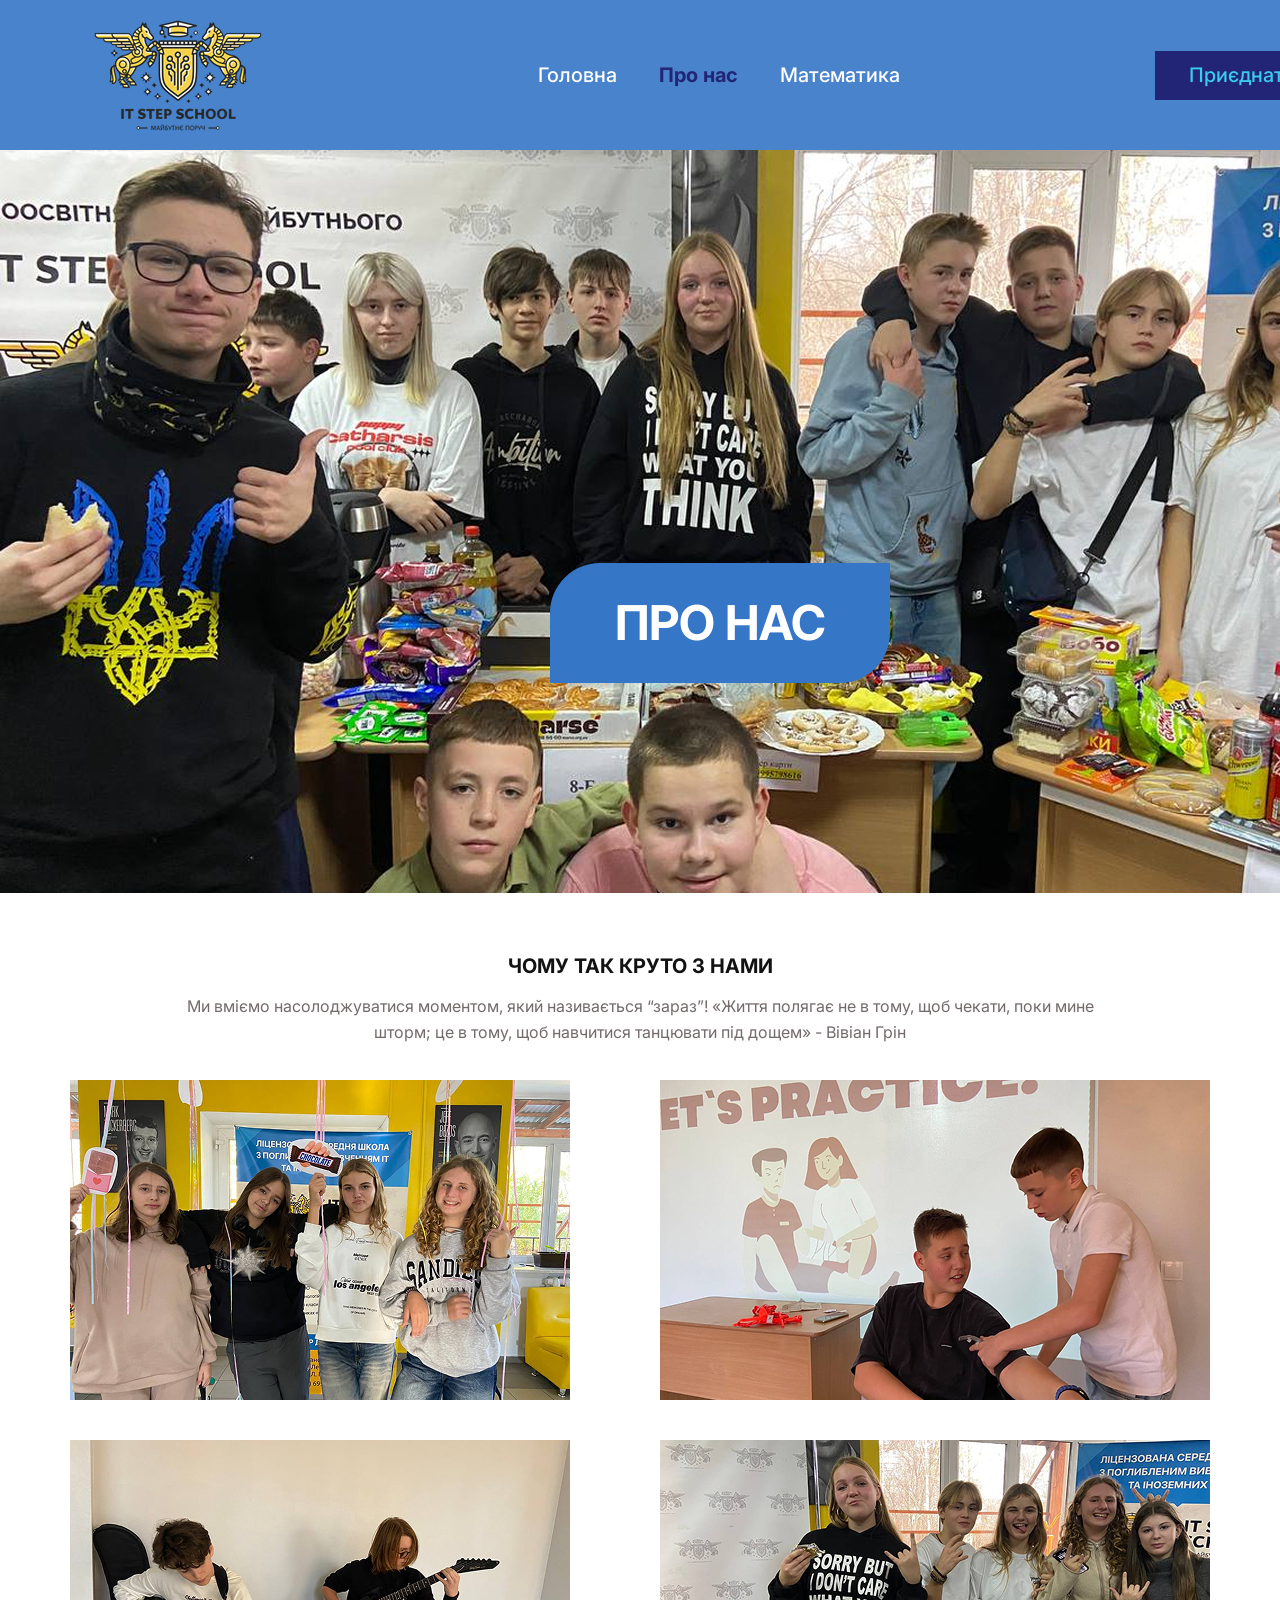
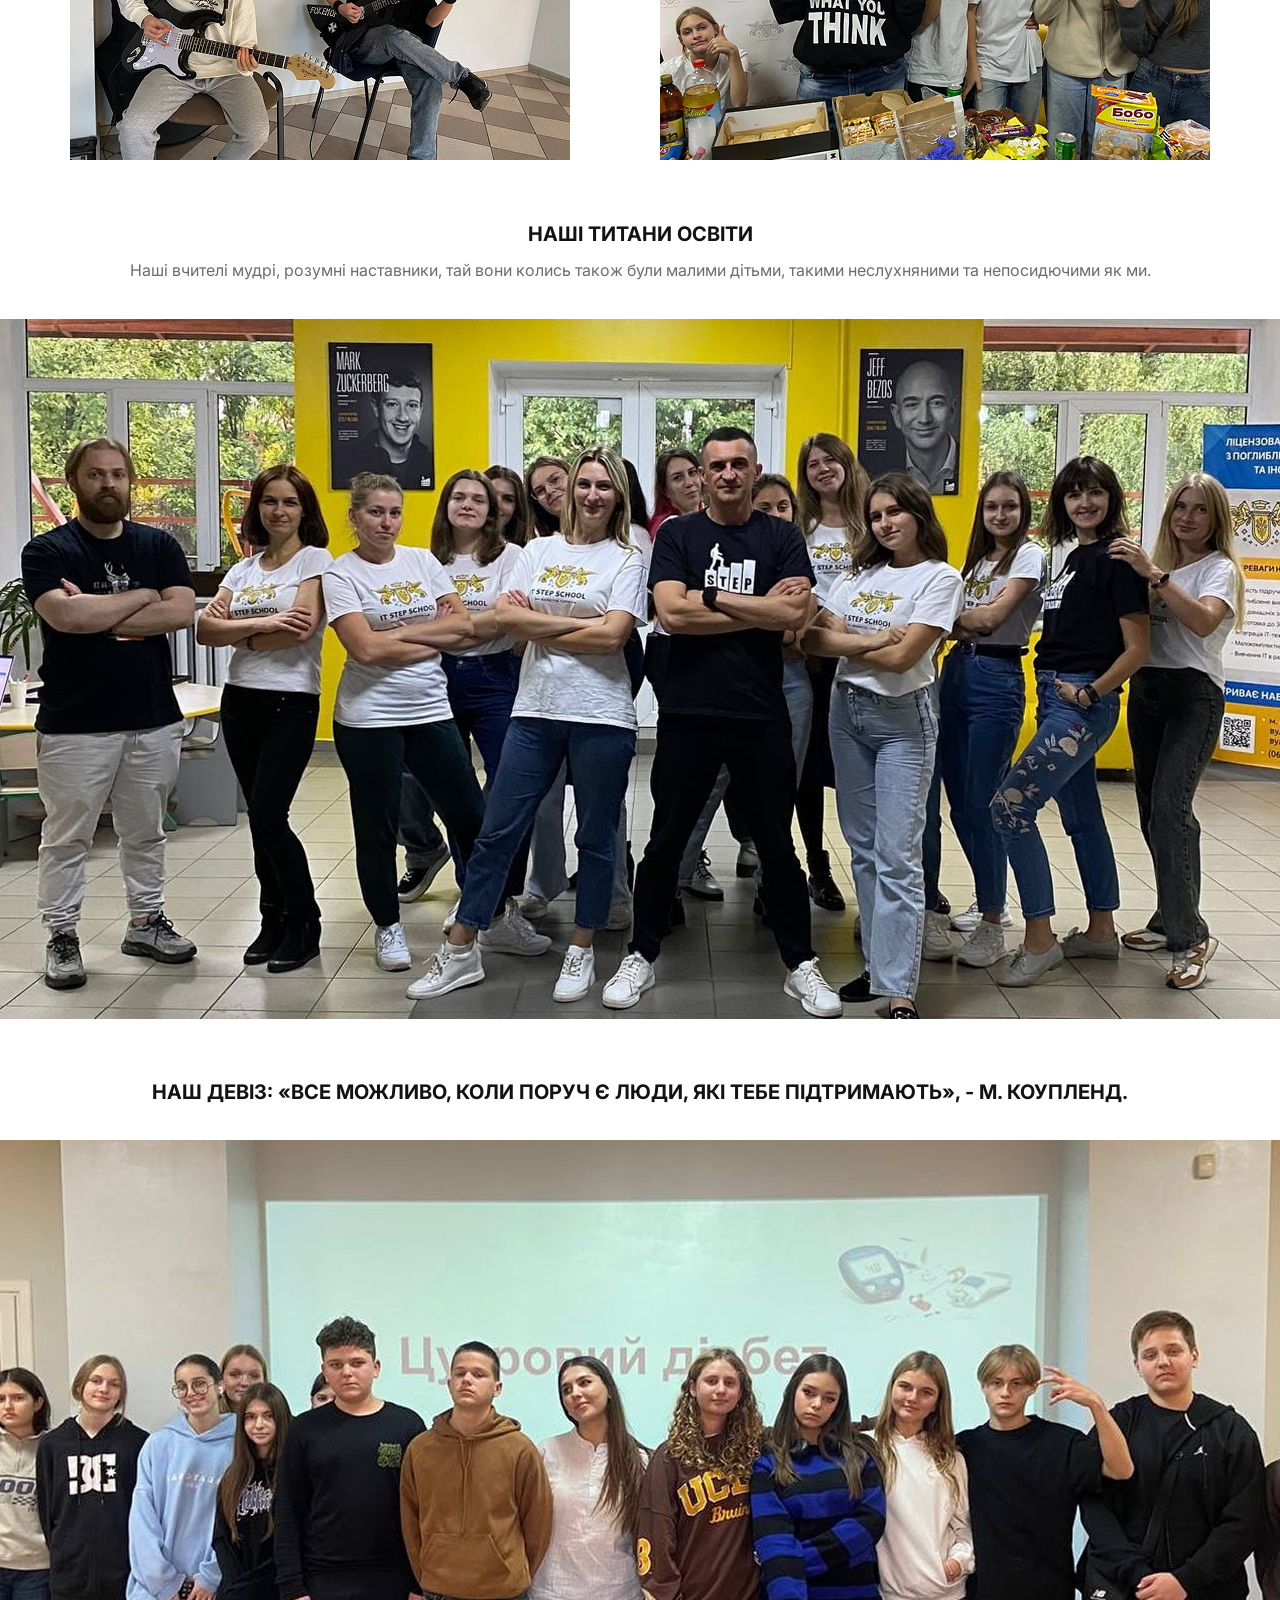
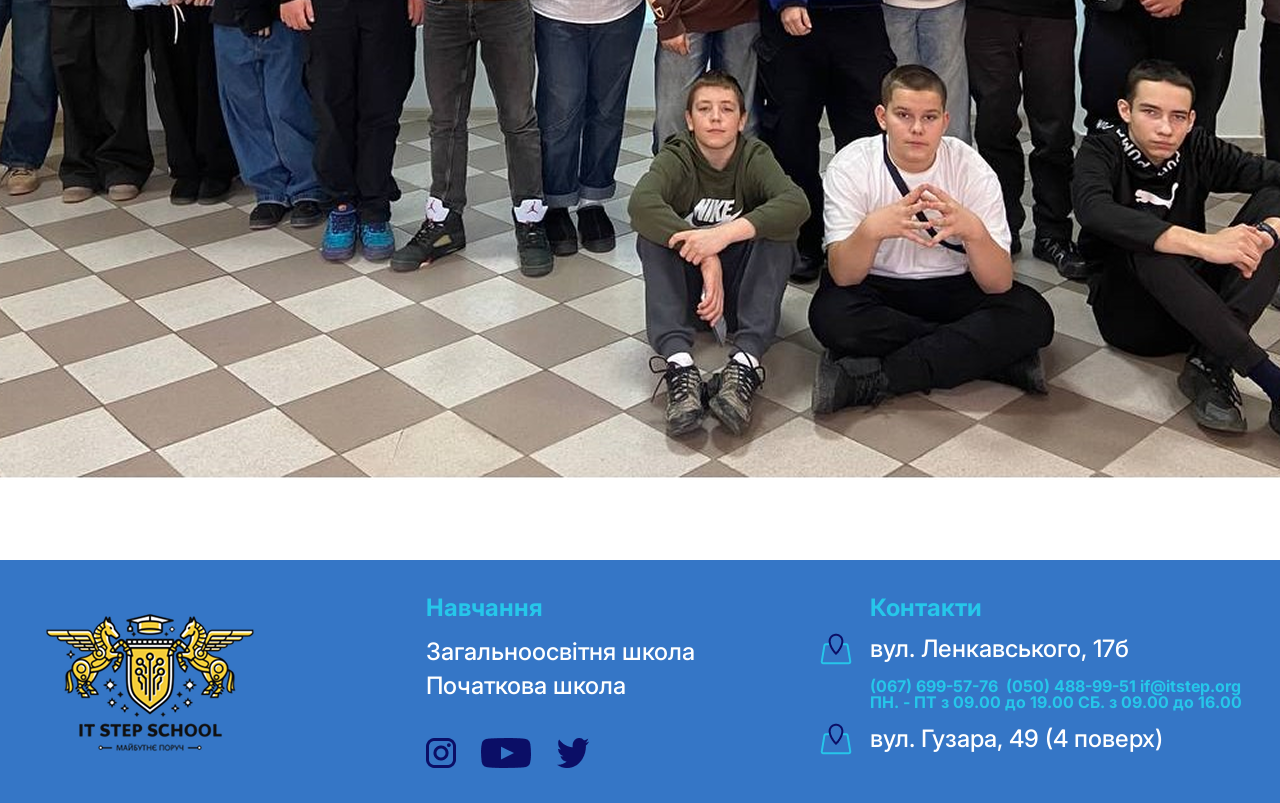
==== index10_2.html @ 1d6cb776 "first commit" ====
<!DOCTYPE html>
<html lang="en">
<head>
    <meta charset="UTF-8">
    <meta name="viewport" content="width=device-width, initial-scale=1.0">
    <link rel="stylesheet" href="/css/style10_2.css">
    <title>Document</title>
</head>
<body>
    <header>
        <div class="container">
            <div class="header-wrap flex">
                <div class="header-logo">
                    <img src="/images/лого школи 1.png" alt="">
                </div>
                <div class="header-menu flex">
                    <div class="header-info flex">
                        <nav>
                            <ul class="menu flex">
                                <li class="header-item"><a href="/index10_1.html" class="header-link">Головна</a></li>
                                <li class="header-item"><a href="/index10_2.html" class="header-link1">Про нас</a></li>
                                <li class="header-item"><a href="/index10_3.html" class="header-link">Математика</a></li>
                            </ul>
                        </nav>
                    </div>
                    <form class="header-button">
                        <button class="but1" type="submit">
                            <p>Приєднатися</p>
                        </button>
                    </form>
                </div>
            </div>
        </div>
    </header>
    <section class="sec1">
        <div class="container">
            <div class="sec1-wrap flex">
                <div class="sec1-image flex">
                    <img src="/images/photo_2024-11-26_20-44-53.png" alt="">
                    <div class="sec1-info flex">
                        <h1>ПРО НАС</h1>
                    </div>
                </div>
            </div>
        </div>
    </section>
    <section class="sec2">
        <div class="container">
            <div class="sec2-wrap flex">
                <div class="sec2-title flex">
                    <h1>ЧОМУ ТАК КРУТО З НАМИ</h1>
                    <p>Ми вміємо насолоджуватися моментом, який називається “зараз”! «Життя полягає не в тому, щоб чекати, поки мине шторм; це в тому, щоб навчитися танцювати під дощем» - Вівіан Грін</p>
                </div>
                <div class="sec2-image">
                    <img src="/images/Group 316.png" alt="">
                </div>
            </div>
        </div>
    </section>
    <section class="sec3">
        <div class="container">
            <div class="sec3-wrap flex">
                <div class="sec3-title flex">
                    <h1>НАШІ ТИТАНИ ОСВІТИ</h1>
                    <p>Наші вчителі мудрі, розумні наставники, тай вони колись також були малими дітьми, такими неслухняними та непосидючими як ми.</p>
                </div>
                <div class="sec3-image">
                    <img src="/images/викладачі.png" alt="">
                </div>
            </div>
        </div>
    </section>
    <section class="sec4">
        <div class="container">
            <div class="sec4-wrap flex">
                <div class="sec4-title flex">
                    <h1>НАШ ДЕВІЗ: «ВСЕ МОЖЛИВО, КОЛИ ПОРУЧ Є ЛЮДИ, ЯКІ ТЕБЕ ПІДТРИМАЮТЬ», - М. КОУПЛЕНД.</h1>
                </div>
                <div class="sec4-image">
                    <img src="/images/photo_2024-11-26_20-45-03.png" alt="">
                </div>
            </div>
        </div>
    </section>
    
    <section class="sec7">
        <div class="container">
            <div class="sec7-wrap flex">
                <div class="sec7-logo">
                    <img src="/images/лого школи 3.png" alt="">
                </div>
                <div class="sec7-info flex">
                    <div class="sec7-infoblock1 flex">
                        <h3>Навчання</h3>
                        <p>Загальноосвітня школа</p>
                        <p>Початкова школа</p>
                        <div class="sec7-imageblock flex">
                            <img src="/images/inst 1.png" alt="">
                            <img src="/images/youtube 1.png" alt="">
                            <img src="/images/twitter 1.png" alt="">
                        </div>
                    </div>
                    <div class="sec7-infoblock2 flex">
                        <h3>Контакти</h3>
                        <div class="sec7-textblock flex">
                            <img src="/images/Group 72.png" alt="">
                            <p>вул. Ленкавського, 17б</p>
                        </div>
                        <pre>(067) 699-57-76  (050) 488-99-51 if@itstep.org
ПН. - ПТ з 09.00 до 19.00 СБ. з 09.00 до 16.00</pre>
                        <div class="sec7-textblock flex">
                            <img src="/images/Group 72.png" alt="">
                            <p>вул. Гузара, 49 (4 поверх)</p>
                        </div>
                    </div>
                </div>
            </div>
        </div>
    </section>
</body>
</html>
---- css/style10_2.css ----
@import url('https://fonts.googleapis.com/css2?family=Inter:ital,opsz,wght@0,14..32,100..900;1,14..32,100..900&family=Lora:ital,wght@0,400..700;1,400..700&display=swap');
*{
    
    margin: 0px;
    padding: 0px;
    box-sizing: border-box;

}
.container{
    max-width: 1440px;
    width: 100%;
    margin: 0 auto;
    padding: 0px;
}
a{
    text-decoration: none;
}
ul{
    list-style: none;
}
.flex{
    display: flex;   
}
:root{
    --bg-color: #3576C6;
    --text-color: #0B0E66;
    --cyan-color: #26C7EA;
    --light-bg-color: #C8EAFF;
    --grey-color: #736A6A;
}
.header-wrap{
    background-color: var(--bg-color);
    width: 1440px;
    height: 150px;
    align-items: center;
    justify-content: center;
    gap: 270px;
    position:fixed;
    top: 0;
    z-index: 1;
    opacity: 90%;
    .header-menu{       
        gap: 255px;
        align-items: center;
        .but1{
            width: 197px;
            height: 49px;
            background-color: var(--text-color);
            border: none;
            cursor: pointer;
            p{
                color: var(--cyan-color);
                font-family: "Inter", sans-serif;
                font-weight: 500;
                font-size: 20px;
                line-height: 100%;                    
            }
        }
        .header-info{
            .menu{
                gap: 42px;
                .header-link{
                    font-family: "Inter", sans-serif;
                    font-weight: 500;
                    font-size: 20px;
                    line-height: 100%;
                    color: white;
                    
                }
                .header-link1{
                        color: var(--text-color);
                        font-weight: 700;
                        font-family: "Inter", sans-serif;
                        font-size: 20px;
                        line-height: 100%;
                }
            }
        }
    }
}
.sec1-wrap{
    height: 743px;
    margin-top: 150px;
    margin-bottom: 60px;
    .sec1-image{
        position: relative;
        .sec1-info{
            position: absolute;
            bottom: 210px;
            left: 550px;
            width: 340px;
            height: 120px;
            background-color: var(--bg-color);
            border-top-left-radius: 50px;
            border-bottom-right-radius: 50px;
            justify-content: center;
            align-items: center;
            h1{
                font-family: "Inter", sans-serif;
                font-weight: 700;
                font-size: 48px;
                line-height: 130%;
                color: white;
            }
        }
    }
}
.sec2-wrap{
    flex-direction: column;
    gap: 35px;
    height: 808px;
    margin-bottom: 60px;
    align-items: center;
    .sec2-title{
        flex-direction: column;
        gap: 15px;
        align-items: center;
        h1{
            font-family: "Inter", sans-serif;
            font-weight: 700;
            font-size: 20px;
            line-height: 130%;
            color: #121212;
        }
        p{
            font-family: "Inter", sans-serif;
            font-weight: 400;
            font-size: 16px;
            line-height: 160%;
            color: var(--grey-color);
            text-align: center;
            width: 928px;
        }
    }
}
.sec3-wrap{
    flex-direction: column;
    gap: 35px;
    height: 798px;
    margin-bottom: 60px;
    align-items: center;
    .sec3-title{
        flex-direction: column;
        gap: 11px;
        align-items: center;
        h1{
            font-family: "Inter", sans-serif;
            font-weight: 700;
            font-size: 20px;
            line-height: 130%;
            color: #121212;
        }
        p{
            font-family: "Inter", sans-serif;
            font-weight: 400;
            font-size: 16px;
            line-height: 160%;
            color: var(--grey-color);
            text-align: center;
        }
    }
}

.sec4-wrap{
    flex-direction: column;
    gap: 35px;
    height: 1001px;
    margin-bottom: 80px;
    align-items: center;
    .sec4-title{
        align-items: center;
        h1{
            font-family: "Inter", sans-serif;
            font-weight: 700;
            font-size: 20px;
            line-height: 130%;
            color: #121212;
        }
    }
}

.sec7-wrap{
    height: 243px;
    background-color: var(--bg-color);
    gap: 164px;
    align-items: center;
    justify-content: center;
    .sec7-info{
        gap: 122px;
        .sec7-infoblock1{
            flex-direction: column;
            .sec7-imageblock{
                gap: 25px;
                margin-top: 30px;
            }
            h3{
                color: var(--cyan-color);
                font-family: "Inter", sans-serif;
                font-style: medium;
                font-weight: 700;
                font-size: 24px;
                line-height: 100%;
                margin-bottom: 20px; 
            }
            p{
                color: white;
                font-family: "Inter", sans-serif;
                font-style: medium;
                font-weight: 500;
                font-size: 24px;
                line-height: 100%; 
                margin-bottom: 10px;
            }
        }
        .sec7-infoblock2{
            flex-direction: column;
            gap: 10px;
            h3{
                color: var(--cyan-color);
                font-family: "Inter", sans-serif;
                font-style: medium;
                font-weight: 700;
                font-size: 24px;
                line-height: 100%;
                margin-left: 53px;
            }            
            pre{
                color: var(--cyan-color);
                font-family: "Inter", sans-serif;
                font-style: medium;
                font-weight: 700;
                font-size: 16px;
                line-height: 100%; 
                margin-left: 53px;
            }
            .sec7-textblock{
                gap: 15px;
                align-items: center;

                p{
                    color: white;
                    font-family: "Inter", sans-serif;
                    font-style: medium;
                    font-weight: 500;
                    font-size: 24px;
                    line-height: 100%; 
                }
            }
        }
    }
}
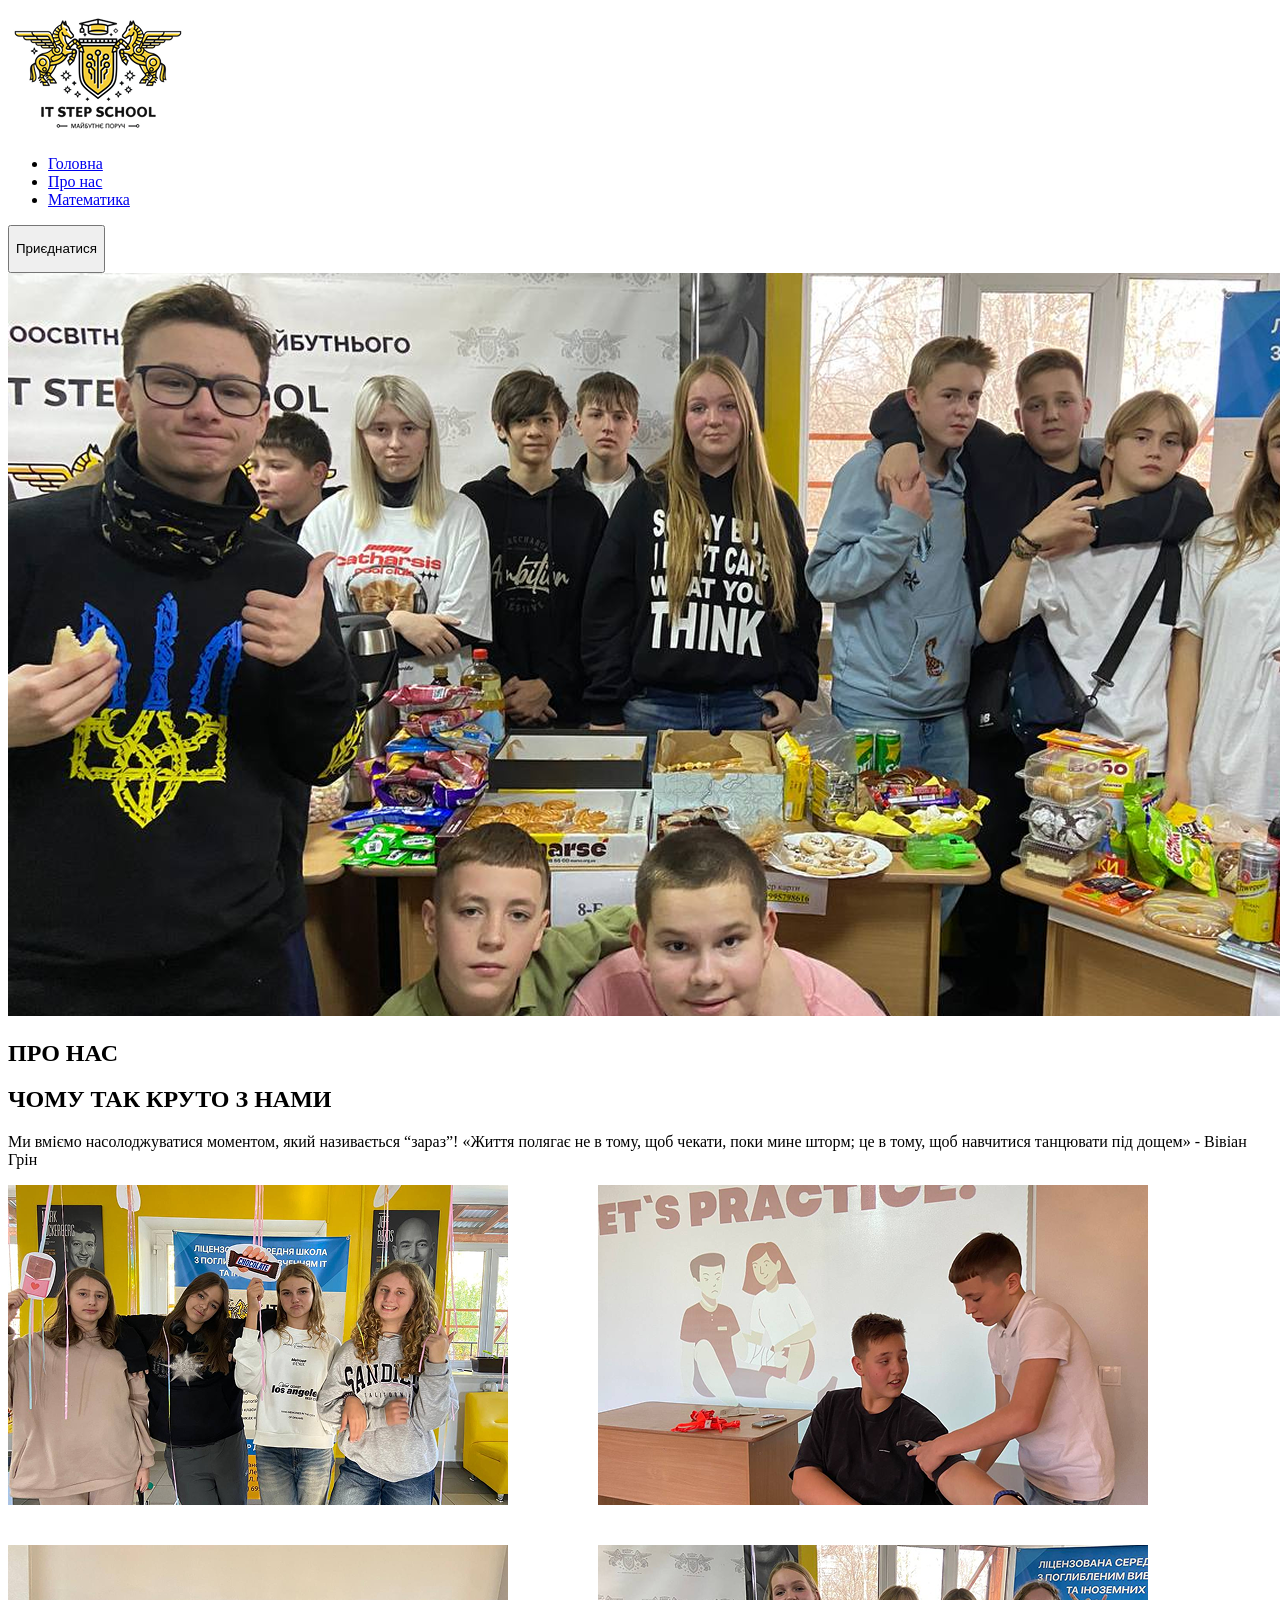
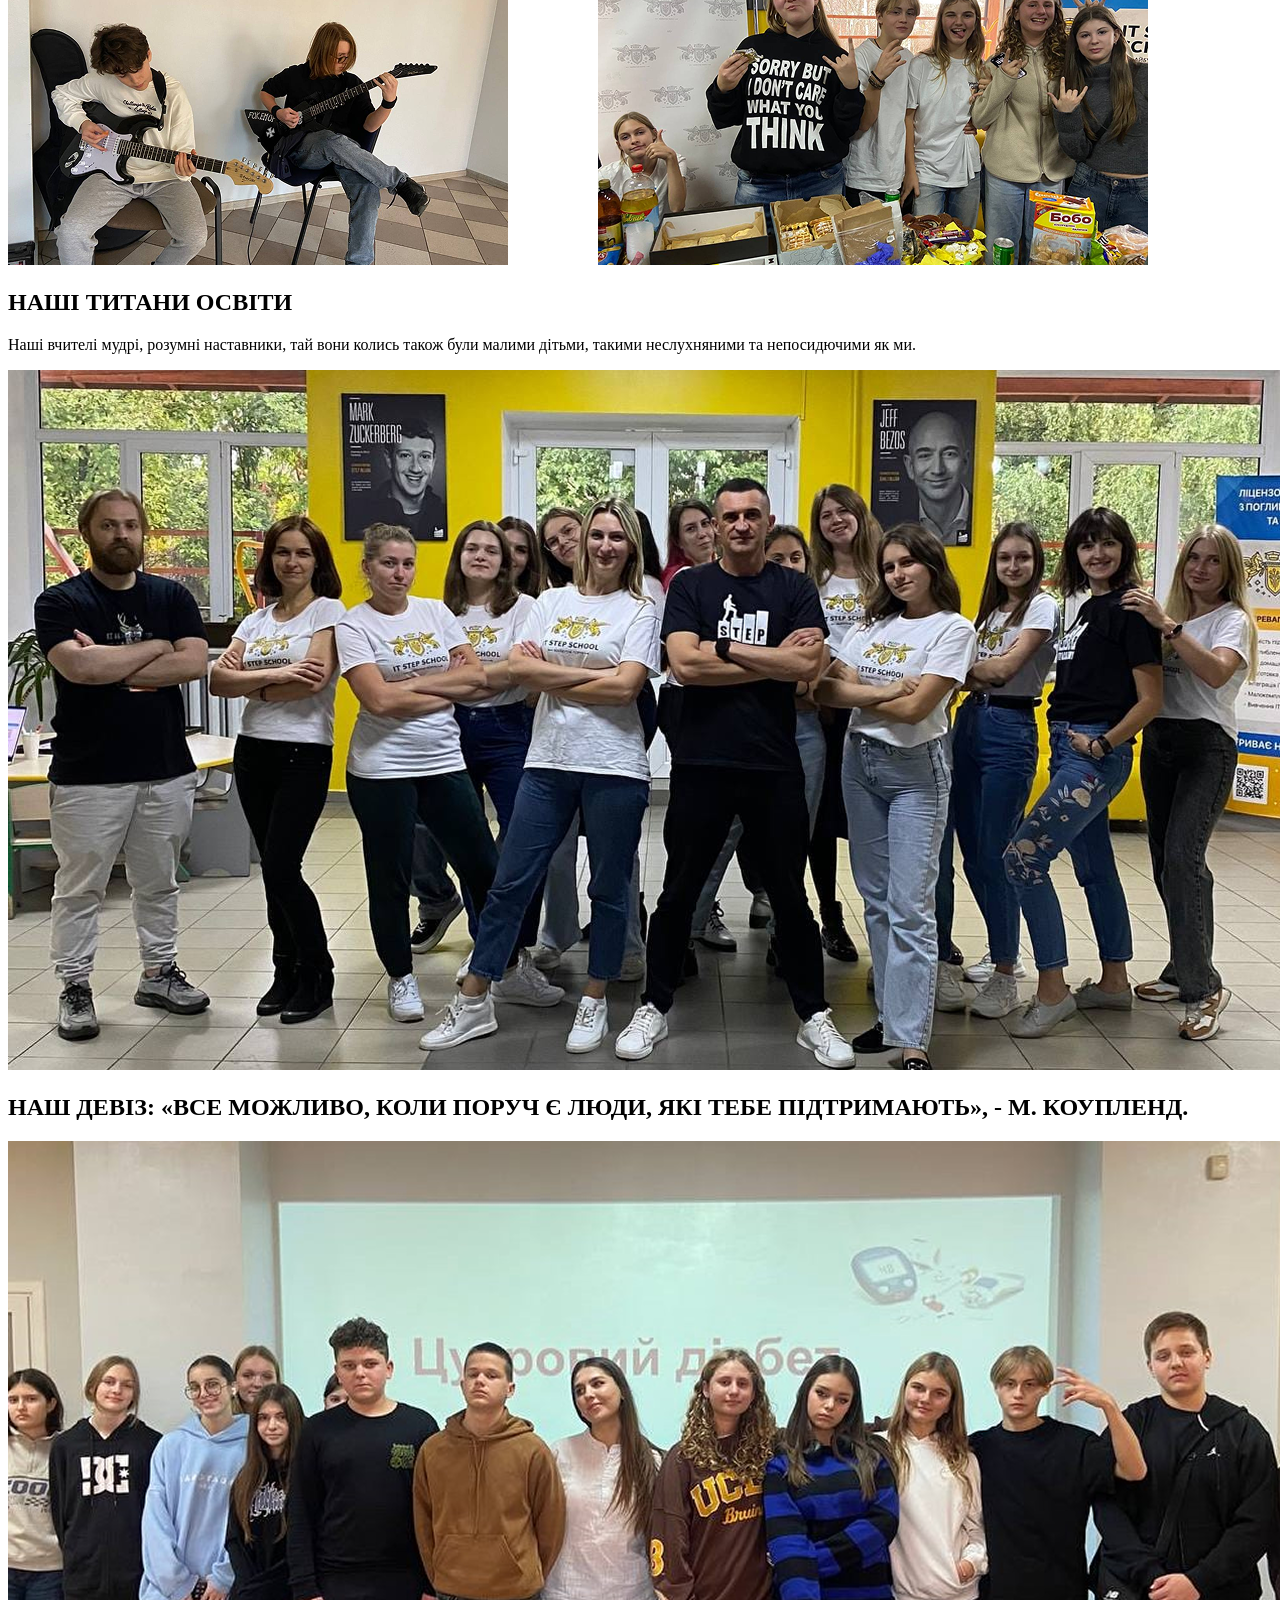
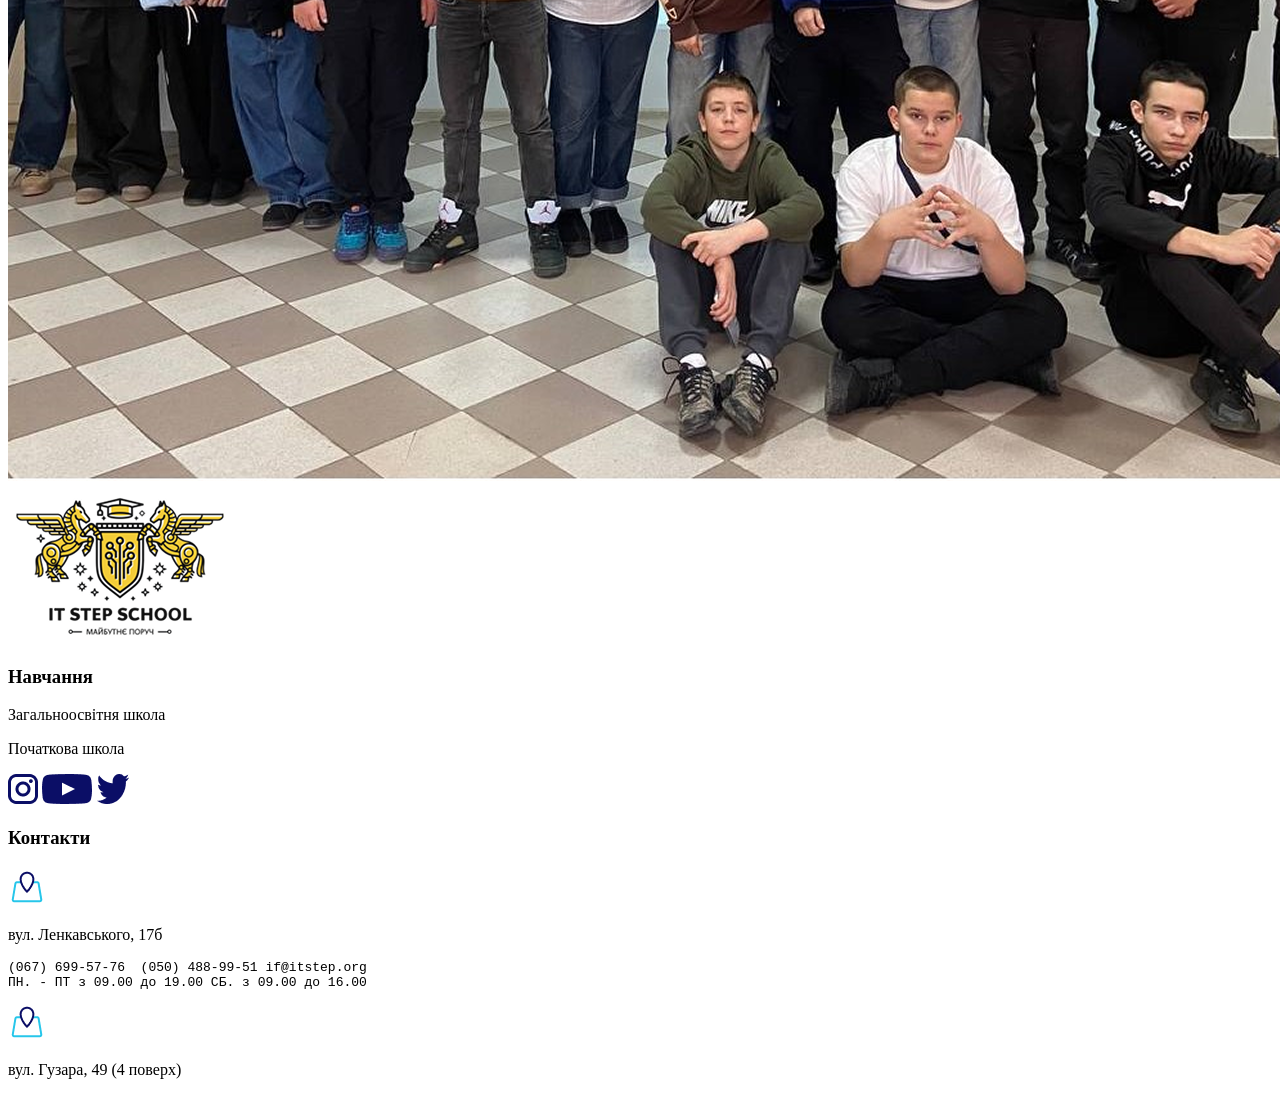
==== commit b232f4ca: "first commit" ====
--- a/index10_2.html
+++ b/index10_2.html
@@ -3,7 +3,7 @@
 <head>
     <meta charset="UTF-8">
     <meta name="viewport" content="width=device-width, initial-scale=1.0">
-    <link rel="stylesheet" href="/css/style10_2.css">
+    <link rel="stylesheet" href=".css/style10_2.css">
     <title>Document</title>
 </head>
 <body>
@@ -17,7 +17,7 @@
                     <div class="header-info flex">
                         <nav>
                             <ul class="menu flex">
-                                <li class="header-item"><a href="/index10_1.html" class="header-link">Головна</a></li>
+                                <li class="header-item"><a href="/index.html" class="header-link">Головна</a></li>
                                 <li class="header-item"><a href="/index10_2.html" class="header-link1">Про нас</a></li>
                                 <li class="header-item"><a href="/index10_3.html" class="header-link">Математика</a></li>
                             </ul>
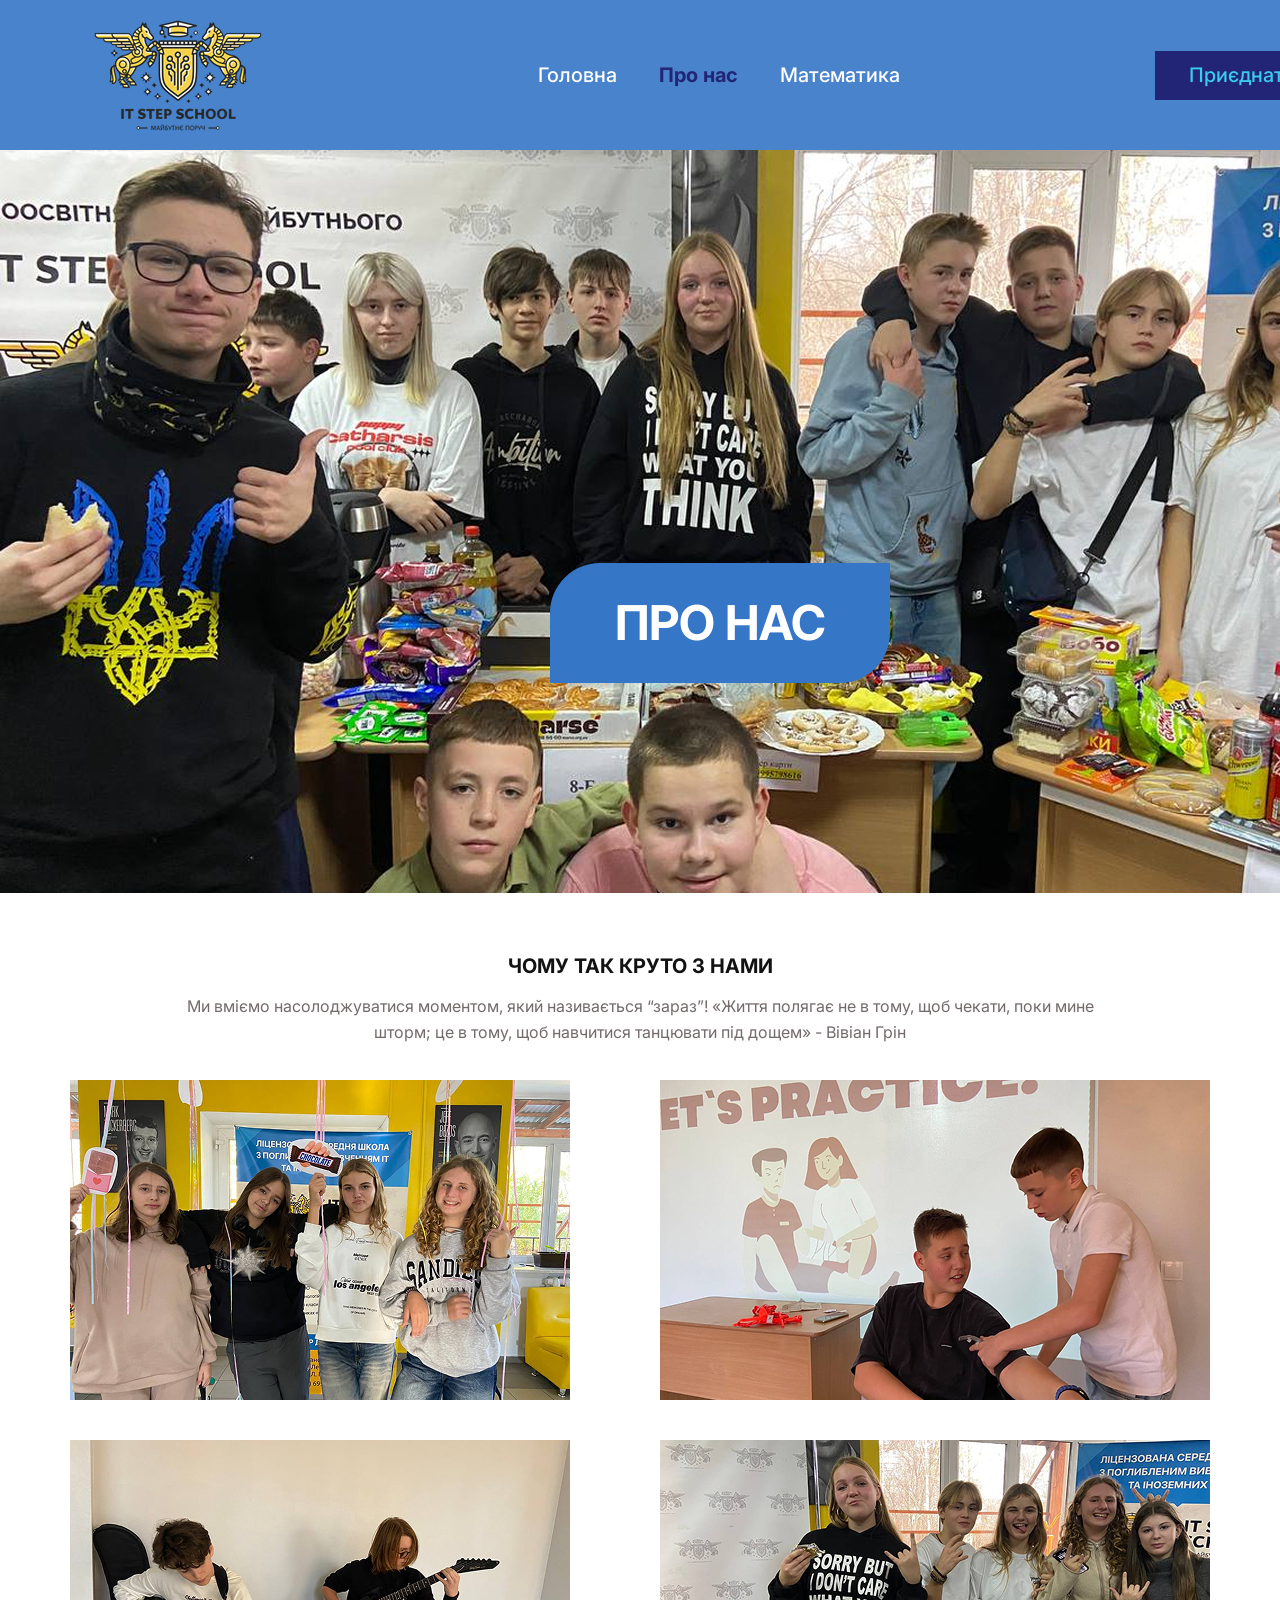
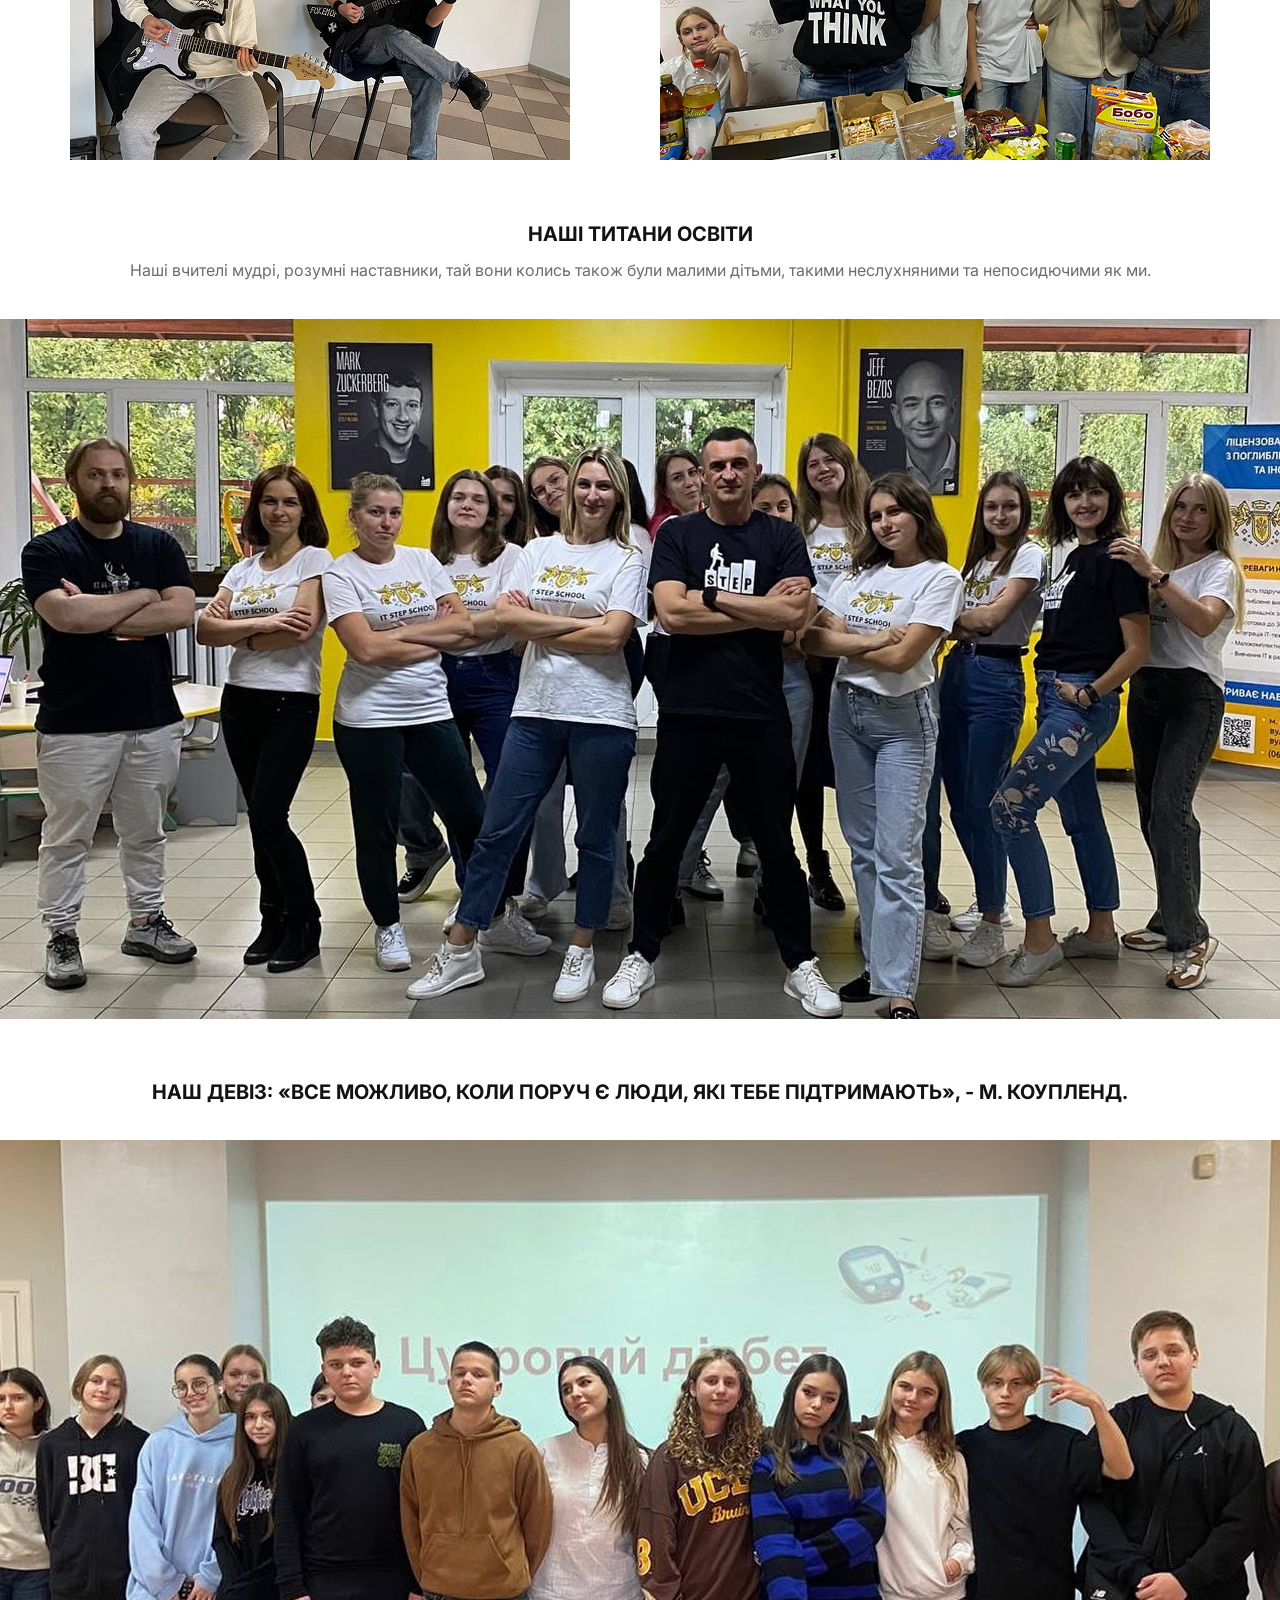
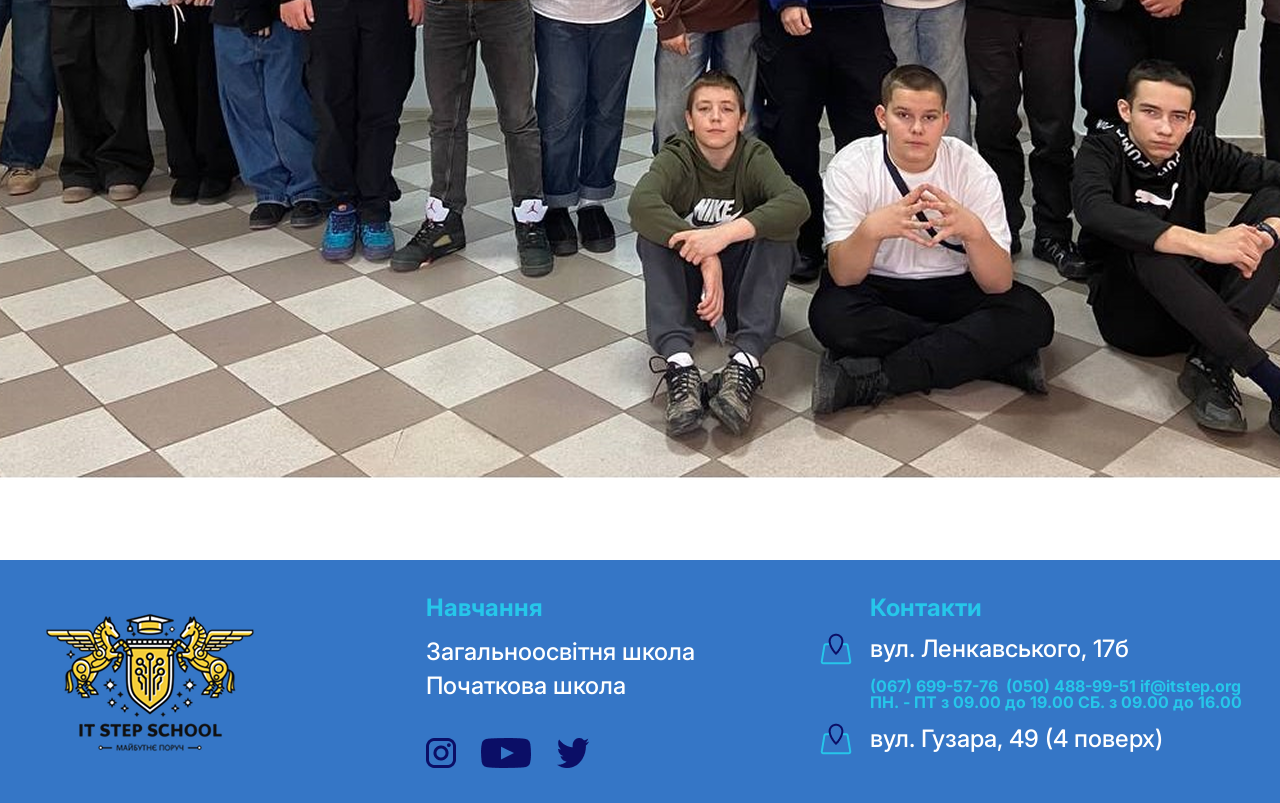
==== commit eb28c16e: "first commit" ====
--- a/index10_2.html
+++ b/index10_2.html
@@ -3,7 +3,7 @@
 <head>
     <meta charset="UTF-8">
     <meta name="viewport" content="width=device-width, initial-scale=1.0">
-    <link rel="stylesheet" href=".css/style10_2.css">
+    <link rel="stylesheet" href="css/style10_2.css">
     <title>Document</title>
 </head>
 <body>
@@ -11,7 +11,7 @@
         <div class="container">
             <div class="header-wrap flex">
                 <div class="header-logo">
-                    <img src="/images/лого школи 1.png" alt="">
+                    <img src="images/лого школи 1.png" alt="">
                 </div>
                 <div class="header-menu flex">
                     <div class="header-info flex">
@@ -36,7 +36,7 @@
         <div class="container">
             <div class="sec1-wrap flex">
                 <div class="sec1-image flex">
-                    <img src="/images/photo_2024-11-26_20-44-53.png" alt="">
+                    <img src="images/photo_2024-11-26_20-44-53.png" alt="">
                     <div class="sec1-info flex">
                         <h1>ПРО НАС</h1>
                     </div>
@@ -52,7 +52,7 @@
                     <p>Ми вміємо насолоджуватися моментом, який називається “зараз”! «Життя полягає не в тому, щоб чекати, поки мине шторм; це в тому, щоб навчитися танцювати під дощем» - Вівіан Грін</p>
                 </div>
                 <div class="sec2-image">
-                    <img src="/images/Group 316.png" alt="">
+                    <img src="images/Group 316.png" alt="">
                 </div>
             </div>
         </div>
@@ -65,7 +65,7 @@
                     <p>Наші вчителі мудрі, розумні наставники, тай вони колись також були малими дітьми, такими неслухняними та непосидючими як ми.</p>
                 </div>
                 <div class="sec3-image">
-                    <img src="/images/викладачі.png" alt="">
+                    <img src="images/викладачі.png" alt="">
                 </div>
             </div>
         </div>
@@ -77,7 +77,7 @@
                     <h1>НАШ ДЕВІЗ: «ВСЕ МОЖЛИВО, КОЛИ ПОРУЧ Є ЛЮДИ, ЯКІ ТЕБЕ ПІДТРИМАЮТЬ», - М. КОУПЛЕНД.</h1>
                 </div>
                 <div class="sec4-image">
-                    <img src="/images/photo_2024-11-26_20-45-03.png" alt="">
+                    <img src="images/photo_2024-11-26_20-45-03.png" alt="">
                 </div>
             </div>
         </div>
@@ -87,7 +87,7 @@
         <div class="container">
             <div class="sec7-wrap flex">
                 <div class="sec7-logo">
-                    <img src="/images/лого школи 3.png" alt="">
+                    <img src="images/лого школи 3.png" alt="">
                 </div>
                 <div class="sec7-info flex">
                     <div class="sec7-infoblock1 flex">
@@ -95,21 +95,21 @@
                         <p>Загальноосвітня школа</p>
                         <p>Початкова школа</p>
                         <div class="sec7-imageblock flex">
-                            <img src="/images/inst 1.png" alt="">
-                            <img src="/images/youtube 1.png" alt="">
-                            <img src="/images/twitter 1.png" alt="">
+                            <img src="images/inst 1.png" alt="">
+                            <img src="images/youtube 1.png" alt="">
+                            <img src="images/twitter 1.png" alt="">
                         </div>
                     </div>
                     <div class="sec7-infoblock2 flex">
                         <h3>Контакти</h3>
                         <div class="sec7-textblock flex">
-                            <img src="/images/Group 72.png" alt="">
+                            <img src="images/Group 72.png" alt="">
                             <p>вул. Ленкавського, 17б</p>
                         </div>
                         <pre>(067) 699-57-76  (050) 488-99-51 if@itstep.org
 ПН. - ПТ з 09.00 до 19.00 СБ. з 09.00 до 16.00</pre>
                         <div class="sec7-textblock flex">
-                            <img src="/images/Group 72.png" alt="">
+                            <img src="images/Group 72.png" alt="">
                             <p>вул. Гузара, 49 (4 поверх)</p>
                         </div>
                     </div>
--- a/css/style10_2.css
+++ b/css/style10_2.css
@@ -0,0 +1,251 @@
+@import url('https://fonts.googleapis.com/css2?family=Inter:ital,opsz,wght@0,14..32,100..900;1,14..32,100..900&family=Lora:ital,wght@0,400..700;1,400..700&display=swap');
+*{
+    
+    margin: 0px;
+    padding: 0px;
+    box-sizing: border-box;
+
+}
+.container{
+    max-width: 1440px;
+    width: 100%;
+    margin: 0 auto;
+    padding: 0px;
+}
+a{
+    text-decoration: none;
+}
+ul{
+    list-style: none;
+}
+.flex{
+    display: flex;   
+}
+:root{
+    --bg-color: #3576C6;
+    --text-color: #0B0E66;
+    --cyan-color: #26C7EA;
+    --light-bg-color: #C8EAFF;
+    --grey-color: #736A6A;
+}
+.header-wrap{
+    background-color: var(--bg-color);
+    width: 1440px;
+    height: 150px;
+    align-items: center;
+    justify-content: center;
+    gap: 270px;
+    position:fixed;
+    top: 0;
+    z-index: 1;
+    opacity: 90%;
+    .header-menu{       
+        gap: 255px;
+        align-items: center;
+        .but1{
+            width: 197px;
+            height: 49px;
+            background-color: var(--text-color);
+            border: none;
+            cursor: pointer;
+            p{
+                color: var(--cyan-color);
+                font-family: "Inter", sans-serif;
+                font-weight: 500;
+                font-size: 20px;
+                line-height: 100%;                    
+            }
+        }
+        .header-info{
+            .menu{
+                gap: 42px;
+                .header-link{
+                    font-family: "Inter", sans-serif;
+                    font-weight: 500;
+                    font-size: 20px;
+                    line-height: 100%;
+                    color: white;
+                    
+                }
+                .header-link1{
+                        color: var(--text-color);
+                        font-weight: 700;
+                        font-family: "Inter", sans-serif;
+                        font-size: 20px;
+                        line-height: 100%;
+                }
+            }
+        }
+    }
+}
+.sec1-wrap{
+    height: 743px;
+    margin-top: 150px;
+    margin-bottom: 60px;
+    .sec1-image{
+        position: relative;
+        .sec1-info{
+            position: absolute;
+            bottom: 210px;
+            left: 550px;
+            width: 340px;
+            height: 120px;
+            background-color: var(--bg-color);
+            border-top-left-radius: 50px;
+            border-bottom-right-radius: 50px;
+            justify-content: center;
+            align-items: center;
+            h1{
+                font-family: "Inter", sans-serif;
+                font-weight: 700;
+                font-size: 48px;
+                line-height: 130%;
+                color: white;
+            }
+        }
+    }
+}
+.sec2-wrap{
+    flex-direction: column;
+    gap: 35px;
+    height: 808px;
+    margin-bottom: 60px;
+    align-items: center;
+    .sec2-title{
+        flex-direction: column;
+        gap: 15px;
+        align-items: center;
+        h1{
+            font-family: "Inter", sans-serif;
+            font-weight: 700;
+            font-size: 20px;
+            line-height: 130%;
+            color: #121212;
+        }
+        p{
+            font-family: "Inter", sans-serif;
+            font-weight: 400;
+            font-size: 16px;
+            line-height: 160%;
+            color: var(--grey-color);
+            text-align: center;
+            width: 928px;
+        }
+    }
+}
+.sec3-wrap{
+    flex-direction: column;
+    gap: 35px;
+    height: 798px;
+    margin-bottom: 60px;
+    align-items: center;
+    .sec3-title{
+        flex-direction: column;
+        gap: 11px;
+        align-items: center;
+        h1{
+            font-family: "Inter", sans-serif;
+            font-weight: 700;
+            font-size: 20px;
+            line-height: 130%;
+            color: #121212;
+        }
+        p{
+            font-family: "Inter", sans-serif;
+            font-weight: 400;
+            font-size: 16px;
+            line-height: 160%;
+            color: var(--grey-color);
+            text-align: center;
+        }
+    }
+}
+
+.sec4-wrap{
+    flex-direction: column;
+    gap: 35px;
+    height: 1001px;
+    margin-bottom: 80px;
+    align-items: center;
+    .sec4-title{
+        align-items: center;
+        h1{
+            font-family: "Inter", sans-serif;
+            font-weight: 700;
+            font-size: 20px;
+            line-height: 130%;
+            color: #121212;
+        }
+    }
+}
+
+.sec7-wrap{
+    height: 243px;
+    background-color: var(--bg-color);
+    gap: 164px;
+    align-items: center;
+    justify-content: center;
+    .sec7-info{
+        gap: 122px;
+        .sec7-infoblock1{
+            flex-direction: column;
+            .sec7-imageblock{
+                gap: 25px;
+                margin-top: 30px;
+            }
+            h3{
+                color: var(--cyan-color);
+                font-family: "Inter", sans-serif;
+                font-style: medium;
+                font-weight: 700;
+                font-size: 24px;
+                line-height: 100%;
+                margin-bottom: 20px; 
+            }
+            p{
+                color: white;
+                font-family: "Inter", sans-serif;
+                font-style: medium;
+                font-weight: 500;
+                font-size: 24px;
+                line-height: 100%; 
+                margin-bottom: 10px;
+            }
+        }
+        .sec7-infoblock2{
+            flex-direction: column;
+            gap: 10px;
+            h3{
+                color: var(--cyan-color);
+                font-family: "Inter", sans-serif;
+                font-style: medium;
+                font-weight: 700;
+                font-size: 24px;
+                line-height: 100%;
+                margin-left: 53px;
+            }            
+            pre{
+                color: var(--cyan-color);
+                font-family: "Inter", sans-serif;
+                font-style: medium;
+                font-weight: 700;
+                font-size: 16px;
+                line-height: 100%; 
+                margin-left: 53px;
+            }
+            .sec7-textblock{
+                gap: 15px;
+                align-items: center;
+
+                p{
+                    color: white;
+                    font-family: "Inter", sans-serif;
+                    font-style: medium;
+                    font-weight: 500;
+                    font-size: 24px;
+                    line-height: 100%; 
+                }
+            }
+        }
+    }
+}
